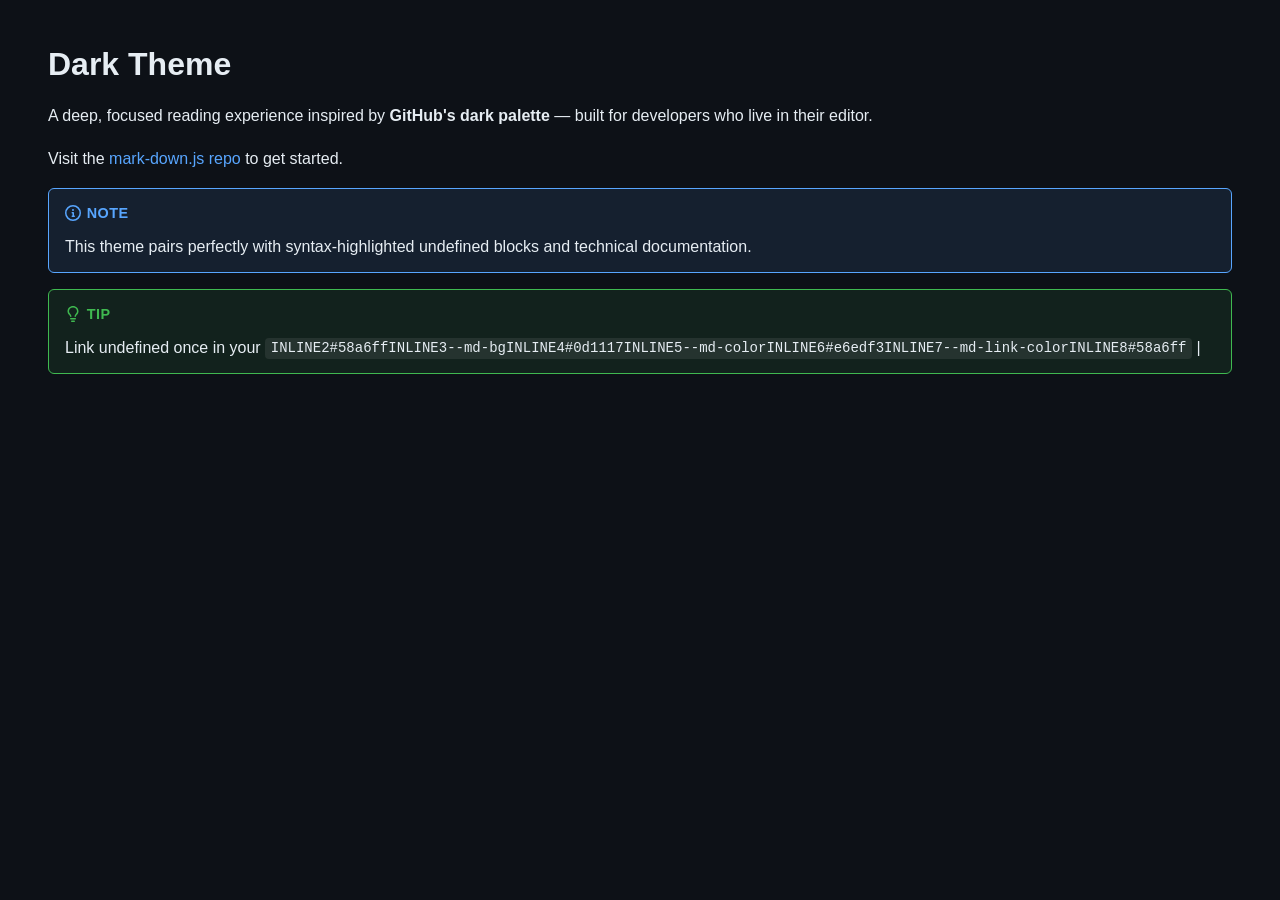
==== themes/preview-dark.html @ 98a0748b "themes iframes" ====
<!DOCTYPE html>
<html lang="en">
<head>
  <meta charset="UTF-8">
  <meta name="viewport" content="width=device-width, initial-scale=1.0">
  <script src="../src/mark-down.js" defer></script>
  <link rel="stylesheet" href="../src/mark-down.css">
  <link rel="stylesheet" href="./md-theme-dark.css">
  <style>
    *, *::before, *::after { box-sizing: border-box; margin: 0; padding: 0; }
    body { background: #0d1117; padding: 1.75rem 2rem; }
  </style>
</head>
<body>
  <mark-down>
    # Dark Theme

    A deep, focused reading experience inspired by **GitHub's dark palette** — built for developers who live in their editor.

    Visit the [mark-down.js repo](https://github.com/Adir-SL/mark-down) to get started.

    > [!NOTE]
    > This theme pairs perfectly with syntax-highlighted `code` blocks and technical documentation.

    > [!TIP]
    > Link `md-theme-dark.css` once in your `<head>` after the main stylesheet.

    ## Code example

    ```js
    function greet(name) {
      return `Hello, ${name}!`;
    }
    console.log(greet("world"));
    ```

    ## What's included

    - Deep navy background with soft blue-grey text
    - `#58a6ff` link color — bright against dark backgrounds
    - Adapted callout colors for every alert type

    | Variable | Value |
    | -------- | ----- |
    | `--md-bg` | `#0d1117` |
    | `--md-color` | `#e6edf3` |
    | `--md-link-color` | `#58a6ff` |
  </mark-down>
</body>
</html>
---- src/mark-down.css ----
.markdown-body {
  font-family: var(--md-font-family, -apple-system, BlinkMacSystemFont, "Segoe UI", Roboto, Helvetica, Arial, sans-serif);
  font-size: var(--md-font-size, 1rem);
  line-height: var(--md-line-height, 1.7);
  color: var(--md-color, inherit);
  background: var(--md-bg, transparent);
  padding: var(--md-padding, 0);
  word-wrap: break-word;
}

/* Headings */
.markdown-body h1,
.markdown-body h2,
.markdown-body h3,
.markdown-body h4,
.markdown-body h5,
.markdown-body h6 {
  margin-top: 1.25em;
  margin-bottom: 0.5em;
  font-weight: var(--md-heading-font-weight, 600);
  line-height: 1.3;
}
.markdown-body h1 { font-size: var(--md-h1-font-size, 2em); }
.markdown-body h2 { font-size: var(--md-h2-font-size, 1.5em); border-bottom: 1px solid currentColor; padding-bottom: 0.2em; opacity: 0.9; }
.markdown-body h3 { font-size: var(--md-h3-font-size, 1.25em); }
.markdown-body h4 { font-size: var(--md-h4-font-size, 1em); }
.markdown-body h5 { font-size: var(--md-h5-font-size, 0.875em); }
.markdown-body h6 { font-size: var(--md-h6-font-size, 0.85em); opacity: 0.7; }

/* First/last element — remove excess margin */
.markdown-body > :first-child { margin-top: 0; }
.markdown-body > :last-child  { margin-bottom: 0; }

/* Paragraphs */
.markdown-body p {
  margin-top: 0;
  margin-bottom: 1em;
}

/* Links */
.markdown-body a {
  color: var(--md-link-color, #0969da);
  text-decoration: none;
}
.markdown-body a:hover {
  text-decoration: underline;
}

/* Bold / Italic / Strikethrough */
.markdown-body strong { font-weight: 700; }
.markdown-body em     { font-style: italic; }
.markdown-body del    { text-decoration: line-through; opacity: 0.75; }

/* Horizontal rule */
.markdown-body hr {
  border: none;
  border-top: 2px solid currentColor;
  opacity: 0.2;
  margin: 1.5em 0;
}

/* Blockquote */
.markdown-body blockquote {
  margin: 0 0 1em 0;
  padding: 0.5em 1em;
  border-left: var(--md-blockquote-border-width, 4px) solid var(--md-blockquote-border-color, currentColor);
  opacity: 0.8;
  font-style: italic;
}
.markdown-body blockquote > :last-child { margin-bottom: 0; }

/* Lists */
.markdown-body ul,
.markdown-body ol {
  margin: 0 0 1em 0;
  padding-left: 2em;
}
.markdown-body li { margin-bottom: 0.25em; }
.markdown-body li > ul,
.markdown-body li > ol {
  margin-bottom: 0;
  margin-top: 0.25em;
}

/* Task list items */
.markdown-body .task-list-item {
  list-style: none;
  margin-left: -1.5em;
}
.markdown-body .task-list-item input[type="checkbox"] {
  margin-right: 0.4em;
  pointer-events: none;
  vertical-align: middle;
  position: relative;
  top: -0.1em;
  accent-color: var(--md-checkbox-color, #0969da);
}
.markdown-body .task-list-item input[type="checkbox"]:not(:checked) {
  filter: var(--md-checkbox-filter, none);
}

/* Inline code */
.markdown-body code {
  font-family: var(--md-mono-font-family, "SFMono-Regular", Consolas, "Liberation Mono", Menlo, monospace);
  font-size: var(--md-code-font-size, 0.875em);
  background: var(--md-code-bg, rgba(128, 128, 128, 0.15));
  padding: 0.15em 0.4em;
  border-radius: var(--md-code-radius, 4px);
}

/* Code block */
.markdown-body pre {
  margin: 0 0 1em 0;
  padding: 1em 1.25em;
  background: var(--md-pre-bg, rgba(128, 128, 128, 0.12));
  border-radius: var(--md-pre-radius, 6px);
  overflow-x: auto;
}
.markdown-body pre code {
  font-size: var(--md-code-font-size, 0.875em);
  background: none;
  padding: 0;
  border-radius: 0;
  white-space: pre;
}

/* Images */
.markdown-body img {
  max-width: 100%;
  height: auto;
  border-radius: var(--md-img-radius, 4px);
}

/* Callouts (GitHub-style alerts) */
.markdown-body .callout {
  margin: 0 0 1em 0;
  padding: 0.75em 1em;
  border-radius: var(--md-callout-radius, 6px);
  border: 1px solid;
}
.markdown-body .callout-title {
  display: flex;
  align-items: center;
  gap: 0.4em;
  margin: 0 0 0.5em 0;
  font-weight: 600;
  font-style: normal;
  font-size: 0.9em;
  text-transform: uppercase;
  letter-spacing: 0.03em;
}
.markdown-body .callout-title svg { flex-shrink: 0; }
.markdown-body .callout > :last-child { margin-bottom: 0; }

.markdown-body .callout-note      { border-color: var(--md-callout-note-color, #0969da); background: var(--md-callout-note-bg, rgba(9,105,218,0.08)); }
.markdown-body .callout-note      .callout-title { color: var(--md-callout-note-color, #0969da); }
.markdown-body .callout-tip       { border-color: var(--md-callout-tip-color, #1a7f37); background: var(--md-callout-tip-bg, rgba(26,127,55,0.08)); }
.markdown-body .callout-tip       .callout-title { color: var(--md-callout-tip-color, #1a7f37); }
.markdown-body .callout-important { border-color: var(--md-callout-important-color, #8250df); background: var(--md-callout-important-bg, rgba(130,80,223,0.08)); }
.markdown-body .callout-important .callout-title { color: var(--md-callout-important-color, #8250df); }
.markdown-body .callout-warning   { border-color: var(--md-callout-warning-color, #9a6700); background: var(--md-callout-warning-bg, rgba(154,103,0,0.08)); }
.markdown-body .callout-warning   .callout-title { color: var(--md-callout-warning-color, #9a6700); }
.markdown-body .callout-caution   { border-color: var(--md-callout-caution-color, #cf222e); background: var(--md-callout-caution-bg, rgba(207,34,46,0.08)); }
.markdown-body .callout-caution   .callout-title { color: var(--md-callout-caution-color, #cf222e); }

/* Tables */
.markdown-body table {
  border-collapse: collapse;
  width: 100%;
  margin-bottom: 1em;
  font-size: var(--md-table-font-size, 0.95em);
  border-radius: var(--md-table-radius, 6px);
  overflow: hidden;
  box-shadow: 0 0 0 1px var(--md-table-border-color, #c8c8c8) inset;
}
.markdown-body th,
.markdown-body td {
  border: 1px solid var(--md-table-border-color, #c8c8c8);
  padding: 0.5em 0.75em;
  text-align: left;
}
.markdown-body thead tr {
  background: var(--md-table-header-bg, rgba(128, 128, 128, 0.1));
  font-weight: 600;
}
.markdown-body tbody tr:nth-child(even) {
  background: var(--md-table-stripe-bg, rgba(128, 128, 128, 0.05));
}
---- themes/md-theme-dark.css ----
mark-down {
  --md-bg: #0d1117;
  --md-color: #e6edf3;
  --md-padding: 1rem;
  --md-link-color: #58a6ff;
  --md-code-bg: rgba(255, 255, 255, 0.08);
  --md-pre-bg: rgba(255, 255, 255, 0.05);
  --md-blockquote-border-color: #3d444d;
  --md-table-border-color: #3d444d;
  --md-table-header-bg: rgba(255, 255, 255, 0.07);
  --md-table-stripe-bg: rgba(255, 255, 255, 0.03);
  --md-callout-note-color: #58a6ff;
  --md-callout-note-bg: rgba(88, 166, 255, 0.1);
  --md-callout-tip-color: #3fb950;
  --md-callout-tip-bg: rgba(63, 185, 80, 0.1);
  --md-callout-important-color: #a371f7;
  --md-callout-important-bg: rgba(163, 113, 247, 0.1);
  --md-callout-warning-color: #d29922;
  --md-callout-warning-bg: rgba(210, 153, 34, 0.1);
  --md-callout-caution-color: #f85149;
  --md-callout-caution-bg: rgba(248, 81, 73, 0.1);
  --md-checkbox-color:  #555555;
  --md-checkbox-filter: invert(1);
}
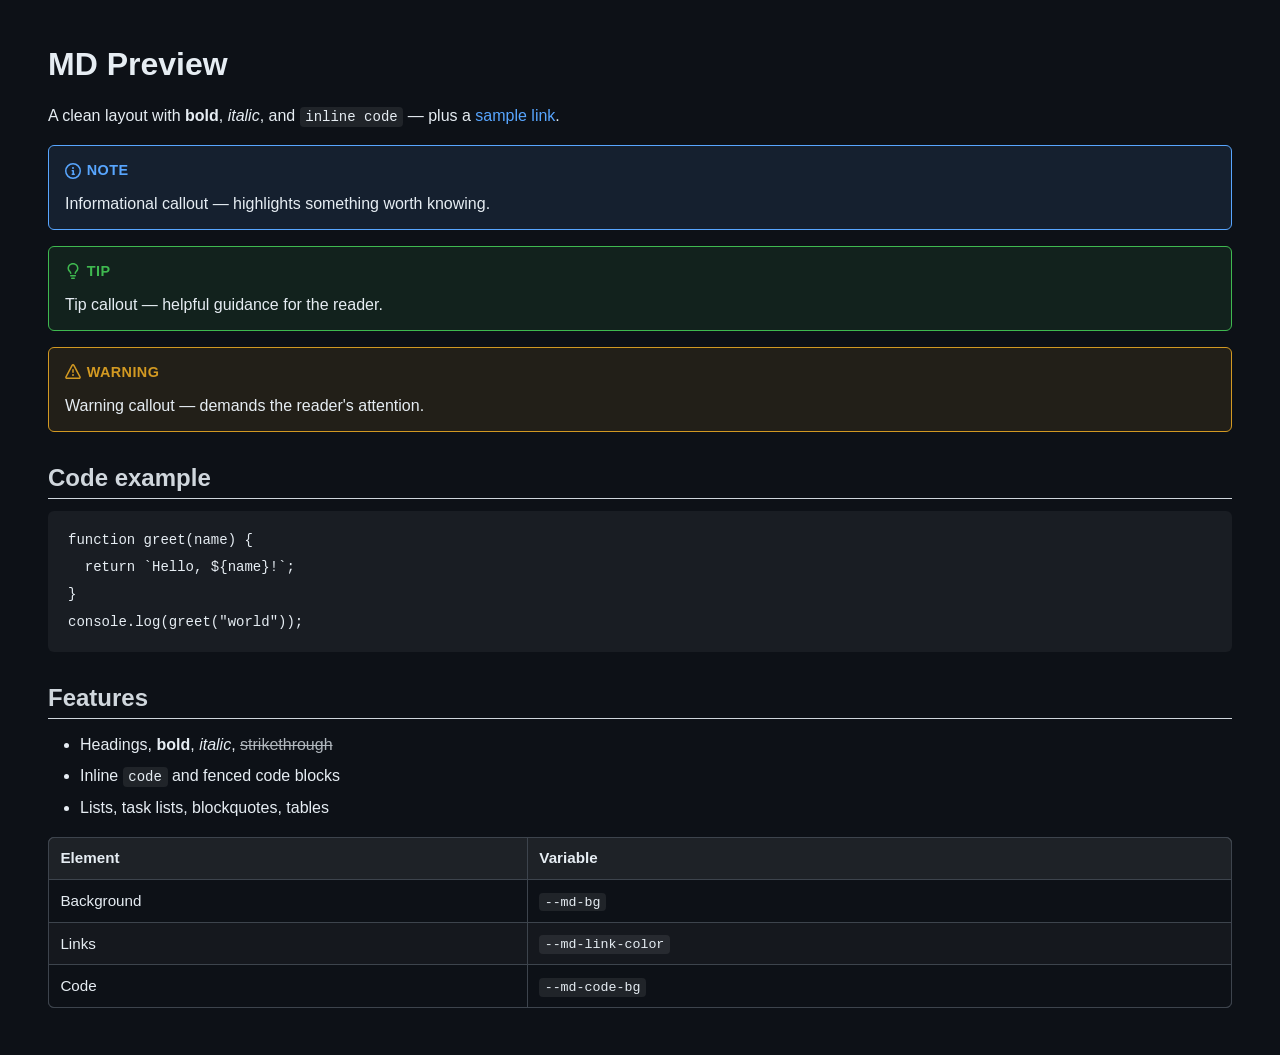
==== commit 37ee1ad6: "changes" ====
--- a/themes/preview-dark.html
+++ b/themes/preview-dark.html
@@ -13,17 +13,18 @@
 </head>
 <body>
   <mark-down>
-    # Dark Theme
+    # MD Preview
 
-    A deep, focused reading experience inspired by **GitHub's dark palette** — built for developers who live in their editor.
-
-    Visit the [mark-down.js repo](https://github.com/Adir-SL/mark-down) to get started.
+    A clean layout with **bold**, *italic*, and `inline code` — plus a [sample link](#).
 
     > [!NOTE]
-    > This theme pairs perfectly with syntax-highlighted `code` blocks and technical documentation.
+    > Informational callout — highlights something worth knowing.
 
     > [!TIP]
-    > Link `md-theme-dark.css` once in your `<head>` after the main stylesheet.
+    > Tip callout — helpful guidance for the reader.
+
+    > [!WARNING]
+    > Warning callout — demands the reader's attention.
 
     ## Code example
 
@@ -34,17 +35,17 @@
     console.log(greet("world"));
     ```
 
-    ## What's included
+    ## Features
 
-    - Deep navy background with soft blue-grey text
-    - `#58a6ff` link color — bright against dark backgrounds
-    - Adapted callout colors for every alert type
+    - Headings, **bold**, *italic*, ~~strikethrough~~
+    - Inline `code` and fenced code blocks
+    - Lists, task lists, blockquotes, tables
 
-    | Variable | Value |
-    | -------- | ----- |
-    | `--md-bg` | `#0d1117` |
-    | `--md-color` | `#e6edf3` |
-    | `--md-link-color` | `#58a6ff` |
+    | Element | Variable |
+    | ------- | -------- |
+    | Background | `--md-bg` |
+    | Links | `--md-link-color` |
+    | Code | `--md-code-bg` |
   </mark-down>
 </body>
 </html>
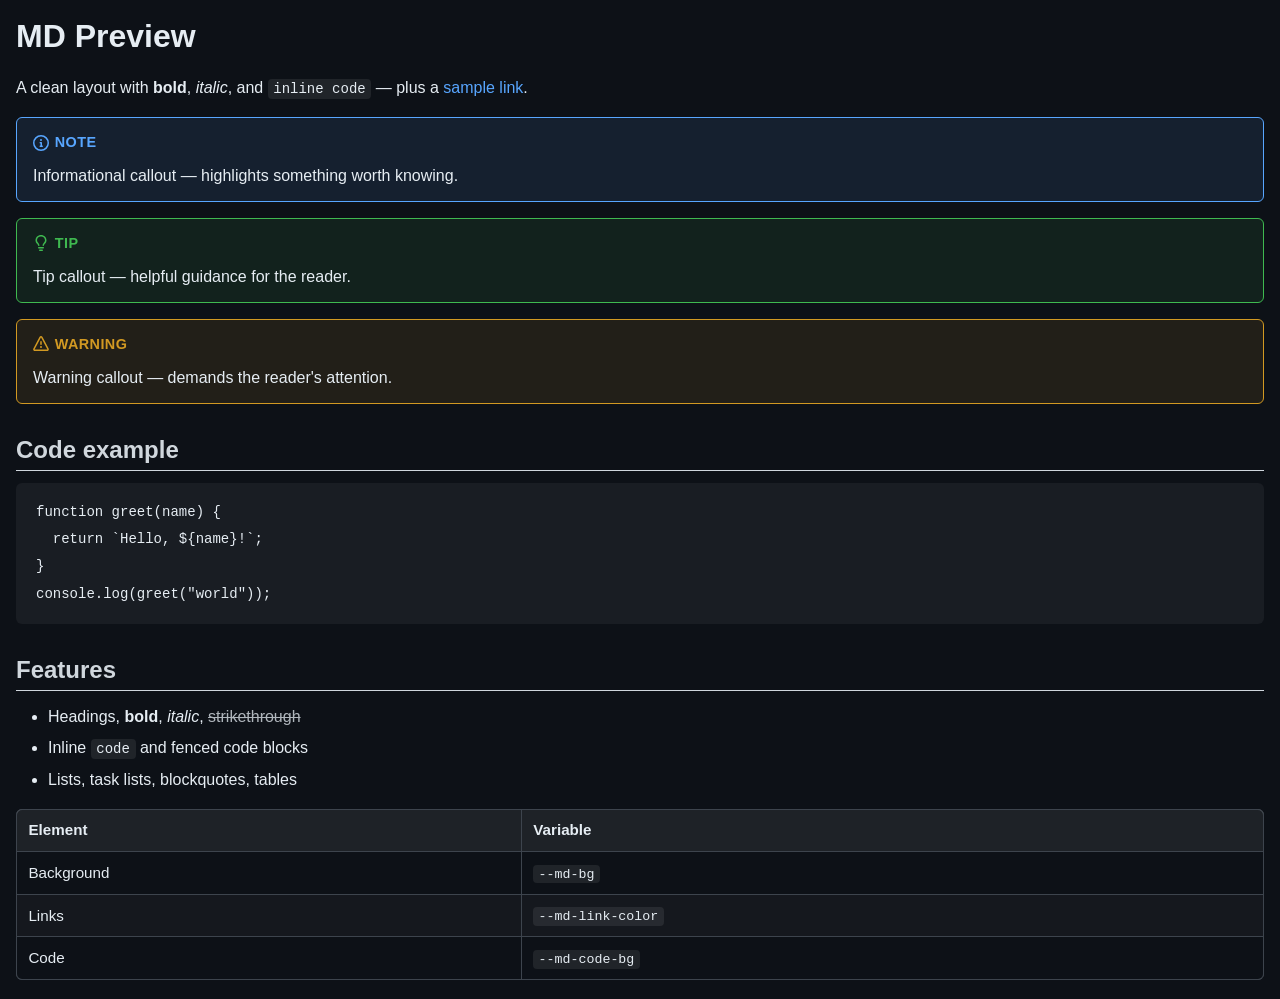
==== commit 67e73657: "updates" ====
--- a/themes/preview-dark.html
+++ b/themes/preview-dark.html
@@ -8,7 +8,7 @@
   <link rel="stylesheet" href="./md-theme-dark.css">
   <style>
     *, *::before, *::after { box-sizing: border-box; margin: 0; padding: 0; }
-    body { background: #0d1117; padding: 1.75rem 2rem; }
+    body { background: #0d1117; }
   </style>
 </head>
 <body>
